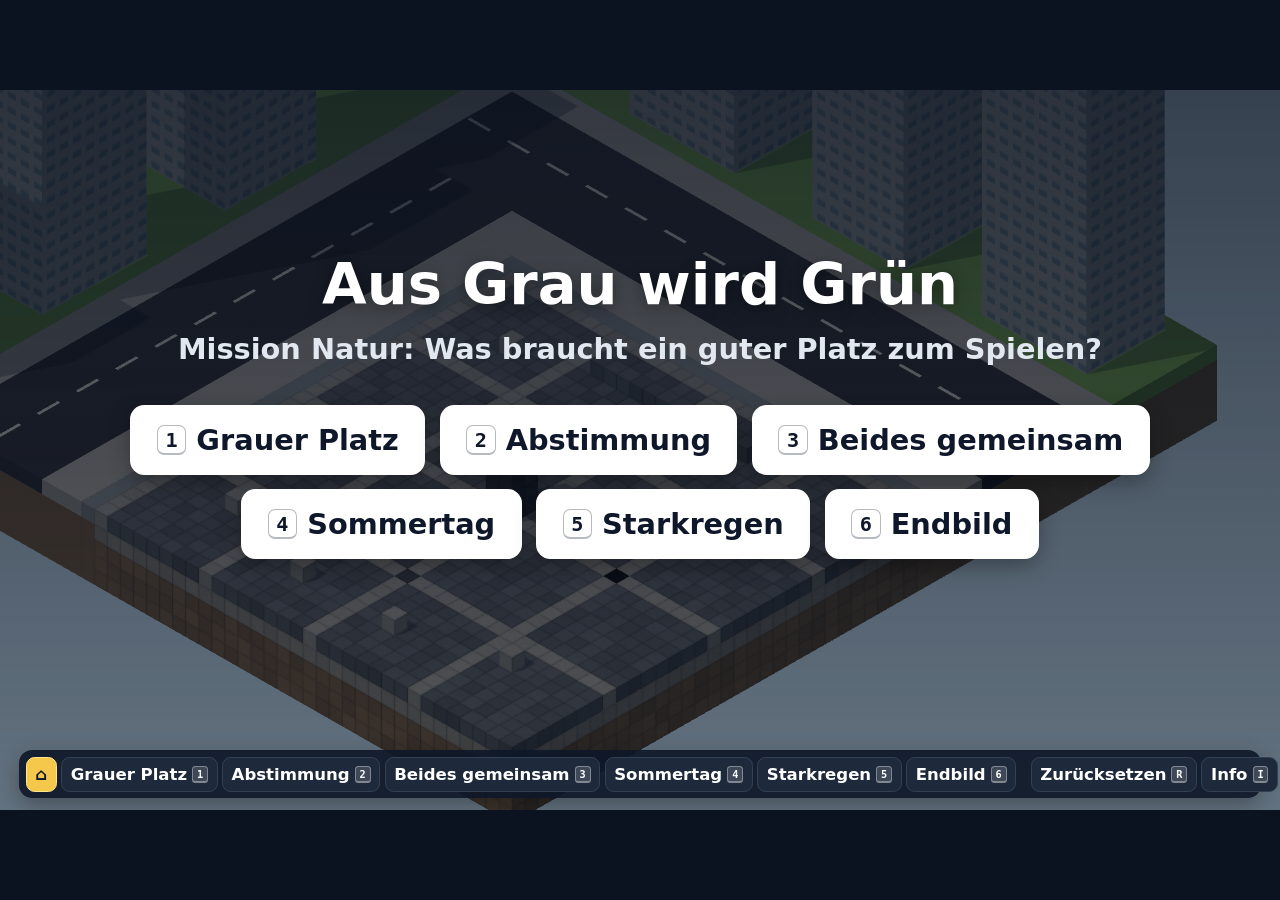
==== natur/index.html @ 2fee38b6 "Mission Natur „Aus Grau wird Grün“ als 3D-Simulation (natur/) Spielplatzszene des Drehbuchs als Bühn" ====
<!doctype html>
<html lang="de">
<head>
<meta charset="utf-8">
<meta name="viewport" content="width=device-width, initial-scale=1">
<title>Aus Grau wird Grün</title>
<meta name="description" content="3D-Simulation „Aus Grau wird Grün“ für START IT SMART – Mission Natur: grauer Platz, Natur-Abenteuerspielplatz, Sommertag und Starkregen.">
<meta name="theme-color" content="#0b1220">
<link rel="icon" href="data:image/svg+xml,%3Csvg xmlns='http://www.w3.org/2000/svg' viewBox='0 0 64 64'%3E%3Crect x='6' y='40' width='52' height='16' fill='%2379b04a'/%3E%3Crect x='28' y='22' width='8' height='20' fill='%236b5232'/%3E%3Crect x='14' y='6' width='36' height='20' fill='%233f7f2a'/%3E%3C/svg%3E">
<link rel="stylesheet" href="style.css">
</head>
<body data-modus="start">
<div id="app">
  <main id="buehne">
    <div id="welt" aria-label="3D-Modell des Platzes"></div>
    <div id="lbl1" class="label" hidden></div>
    <div id="lbl2" class="label" hidden></div>
    <div id="lbl3" class="label" hidden></div>
    <div id="lbl4" class="label" hidden></div>
    <div id="lbl5" class="label" hidden></div>

    <header id="kopf" class="kopf" hidden><h1 id="titel"></h1></header>
    <p id="frage" class="frage" hidden></p>
    <aside id="panel" class="panel" hidden aria-live="polite"></aside>
    <p id="fussnote" class="fussnote" hidden></p>

    <section id="startbild" class="startbild">
      <h1 id="startTitel">Aus Grau wird Grün</h1>
      <p id="startUntertitel"></p>
      <div class="start-knoepfe">
        <button type="button" data-aktion="grau"><kbd>1</kbd>Grauer Platz</button>
        <button type="button" data-aktion="abstimmung"><kbd>2</kbd>Abstimmung</button>
        <button type="button" data-aktion="beides"><kbd>3</kbd>Beides gemeinsam</button>
        <button type="button" data-aktion="sommer"><kbd>4</kbd>Sommertag</button>
        <button type="button" data-aktion="regen"><kbd>5</kbd>Starkregen</button>
        <button type="button" data-aktion="ende"><kbd>6</kbd>Endbild</button>
      </div>
    </section>

    <aside id="info" class="info" hidden>
      <h2>Info für Moderation</h2>
      <ul id="infoListe"></ul>
      <p class="info-tasten">Tasten: <kbd>1</kbd>–<kbd>6</kbd> Abschnitte · <kbd>←</kbd> <kbd>→</kbd> oder <kbd>Leertaste</kbd> nächster Schritt · <kbd>A</kbd>/<kbd>B</kbd> Abstimmung · <kbd>W</kbd> Wärme · <kbd>R</kbd> Zurücksetzen · <kbd>F</kbd> Vollbild · <kbd>0</kbd> Start · <kbd>I</kbd> schließen</p>
    </aside>

    <div class="leisten">
      <nav id="sub" class="sub-leiste" hidden aria-label="Schritte"></nav>
      <nav id="haupt" class="haupt-leiste" aria-label="Abschnitte">
        <button type="button" data-aktion="start" data-modus="start" title="Startbildschirm (0)">⌂</button>
        <button type="button" data-aktion="grau" data-modus="grau">Grauer Platz <kbd>1</kbd></button>
        <button type="button" data-aktion="abstimmung" data-modus="abstimmung">Abstimmung <kbd>2</kbd></button>
        <button type="button" data-aktion="beides" data-modus="beides">Beides gemeinsam <kbd>3</kbd></button>
        <button type="button" data-aktion="sommer" data-modus="sommer">Sommertag <kbd>4</kbd></button>
        <button type="button" data-aktion="regen" data-modus="regen">Starkregen <kbd>5</kbd></button>
        <button type="button" data-aktion="ende" data-modus="ende">Endbild <kbd>6</kbd></button>
        <span class="trenner"></span>
        <button type="button" data-aktion="reset">Zurücksetzen <kbd>R</kbd></button>
        <button type="button" data-aktion="info" id="btnInfo" aria-pressed="false">Info <kbd>I</kbd></button>
        <button type="button" data-aktion="vollbild" title="Vollbild (F)">⛶</button>
      </nav>
    </div>

    <div id="laden" class="laden">Lade 3D-Modell …</div>
    <div id="fehler" class="fehler" hidden></div>
  </main>
</div>
<script>
  setTimeout(function () {
    if (window.__naturOk) return;
    var l = document.getElementById('laden'); if (l) l.hidden = true;
    var f = document.getElementById('fehler');
    if (f && f.hidden) { f.textContent = 'Die Anwendung konnte nicht geladen werden. Bitte über GitHub Pages oder einen lokalen Webserver öffnen (nicht per Doppelklick auf die Datei).'; f.hidden = false; }
  }, 8000);
</script>
<script type="module" src="main.js"></script>
</body>
</html>
---- natur/style.css ----
/* „Aus Grau wird Grün“ – Bühne 16:9, Größen relativ zur Bühnenhöhe (cqh). Grundlage: wohnen/style.css. */
:root {
  --ink: #0f172a;
  --panel: rgba(255, 255, 255, .94);
  --line: rgba(15, 23, 42, .14);
  --accent: #2563eb;
  --gruen: #16a34a;
  --holz: #b45309;
  color-scheme: light;
}
* { box-sizing: border-box; }
[hidden] { display: none !important; }
html, body { margin: 0; height: 100%; background: #0b1220; color: var(--ink); overflow: hidden; }
body { font-family: "Segoe UI Variable Display", "Segoe UI", system-ui, -apple-system, Roboto, sans-serif; }
body.maus-weg, body.maus-weg * { cursor: none !important; }

#app { position: fixed; inset: 0; display: grid; place-items: center; }
#buehne {
  position: relative; overflow: hidden;
  width: min(100vw, calc(100vh * 16 / 9)); aspect-ratio: 16 / 9;
  container-type: size; background: #d7ecf5;
}
#welt { position: absolute; inset: 0; }
#welt canvas { display: block; }

kbd {
  font: 700 .7em/1 ui-monospace, Consolas, monospace; padding: .18em .38em; border-radius: .35em;
  border: 1px solid rgba(15,23,42,.3); border-bottom-width: 2px; background: rgba(255,255,255,.7); color: var(--ink);
}

/* ---------- Titel und Frage ---------- */
.kopf { position: absolute; left: 2cqh; top: 2cqh; max-width: 62%; pointer-events: none; }
.kopf h1 {
  margin: 0; display: inline-block; font-size: 4.2cqh; line-height: 1.12; font-weight: 800;
  background: var(--ink); color: #fff; padding: .8cqh 2cqh; border-radius: 1.4cqh;
}
.frage {
  position: absolute; left: 2cqh; bottom: 27.5cqh; max-width: 44%; margin: 0; pointer-events: none;
  font-size: 3.7cqh; font-weight: 800; line-height: 1.2;
  background: #fff7d6; border: .35cqh solid #f5c84c; padding: 1.2cqh 2cqh; border-radius: 1.8cqh;
  box-shadow: 0 .8cqh 2cqh rgba(15,23,42,.15);
}
.frage::before { content: '?'; display: inline-grid; place-items: center; width: 4.6cqh; height: 4.6cqh; margin-right: 1.2cqh; border-radius: 50%; background: #f5c84c; font-weight: 900; vertical-align: middle; }

/* ---------- Zahlen rechts ---------- */
.panel {
  position: absolute; right: 2cqh; top: 2cqh; width: 33%;
  display: flex; flex-direction: column; gap: 1.2cqh;
  background: var(--panel); border: 1px solid var(--line); border-radius: 2cqh; padding: 1.8cqh;
  box-shadow: 0 1cqh 3cqh rgba(15,23,42,.15);
}
.zahl { display: flex; flex-direction: column; gap: .2cqh; padding: 1cqh 1.4cqh; border-radius: 1.2cqh; background: #f1f5f9; }
.z-label { font-size: 2.6cqh; font-weight: 600; color: #334155; line-height: 1.15; }
.z-wert { font-size: 6.4cqh; font-weight: 900; line-height: 1; font-variant-numeric: tabular-nums; }
.z-wert small { font-size: 2.6cqh; font-weight: 700; color: #475569; }
.zahl.gross { background: #e0e7ff; }
.zahl.gross .z-wert { color: #1d4ed8; }
.zahl.gruen { background: #dcfce7; }
.zahl.gruen .z-wert { color: var(--gruen); }
.zahl.typ .z-wert { font-size: 5cqh; }
.typ-A { background: #ecfccb; } .typ-A .z-wert { color: #4d7c0f; }
.typ-B { background: #dcfce7; } .typ-B .z-wert { color: #15803d; }
.typ-C { background: #d1fae5; } .typ-C .z-wert { color: #047857; }
.raster { margin: 0; font-size: 2.4cqh; color: #475569; }
.panel-hinweis { margin: 0; font-size: 2.6cqh; color: #475569; }
.karte {
  appearance: none; text-align: left; font: inherit; cursor: pointer;
  display: flex; flex-direction: column; gap: .8cqh; padding: 1.4cqh 1.8cqh; border-radius: 1.4cqh;
  border: .35cqh solid transparent; background: #f1f5f9;
}
.karte b { font-size: 3.6cqh; }
.karte span { font-size: 2.9cqh; line-height: 1.3; }
.karte-holz { background: #fdf0e1; } .karte-holz[aria-expanded="true"] { border-color: #f59e0b; }
.karte-beton { background: #e8eef6; } .karte-beton[aria-expanded="true"] { border-color: #60a5fa; }
.karte-bestand { background: #e6f6ea; } .karte-bestand[aria-expanded="true"] { border-color: #22c55e; }
.abwaegen { margin: 0; font-size: 2.4cqh; color: #334155; line-height: 1.3; }
.textkarte { font-size: 3.2cqh; line-height: 1.3; font-weight: 600; padding: 1.4cqh 1.8cqh; border-radius: 1.4cqh; background: #f1f5f9; }
.textkarte.gruen { background: #dcfce7; }
.textkarte.antwort { background: #16a34a; color: #fff; font-size: 4cqh; font-weight: 800; }

/* ---------- Fußnote ---------- */
.fussnote {
  position: absolute; left: 2cqh; bottom: 19cqh; max-width: 44%; margin: 0;
  font-size: 2.5cqh; line-height: 1.3; color: #1e293b; background: rgba(255,255,255,.88);
  padding: .8cqh 1.4cqh; border-radius: 1cqh; border-left: .6cqh solid #64748b;
}
[data-modus="start"] .fussnote { display: none; }

/* ---------- Beschriftungen an 3D-Punkten ---------- */
.label {
  position: absolute; left: 0; top: 0; pointer-events: none; white-space: nowrap;
  font-size: 3cqh; font-weight: 800; padding: .7cqh 1.6cqh; border-radius: 99cqh;
  background: var(--ink); color: #fff; box-shadow: 0 .6cqh 2cqh rgba(0,0,0,.25); margin-top: -1cqh;
}
.label.holz { background: var(--holz); }
.label.gruen { background: var(--gruen); }
.label.unten { white-space: pre-line; text-align: center; font-size: 2.5cqh; line-height: 1.3; border-radius: 1.4cqh; padding: 1cqh 1.6cqh; margin-top: 0; background: var(--ink); }
.label.unten::first-line { font-size: 3cqh; }

/* ---------- Vermutung ---------- */
.vermutung {
  position: absolute; left: 2cqh; top: 45%; transform: translateY(-50%); width: 60%;
  display: flex; align-items: center; gap: 3cqh; padding: 3cqh 4cqh; border-radius: 3cqh;
  background: #fff; border: .5cqh solid #f5c84c; box-shadow: 0 2cqh 6cqh rgba(15,23,42,.3);
  animation: rein .3s ease-out;
}
.vermutung p { margin: 0; font-size: 5cqh; font-weight: 800; line-height: 1.2; }
.vm-icon { flex: none; width: 12cqh; height: 12cqh; border-radius: 50%; display: grid; place-items: center; font-size: 8cqh; font-weight: 900; background: #f5c84c; }
@keyframes rein { from { opacity: 0; transform: translateY(-46%); } }

/* ---------- Startbildschirm ---------- */
.startbild {
  position: absolute; inset: 0; display: flex; flex-direction: column; align-items: center; justify-content: center; gap: 2.4cqh;
  background: linear-gradient(180deg, rgba(11,18,32,.78), rgba(11,18,32,.55)); color: #fff; text-align: center; padding-bottom: 12cqh;
}
.startbild h1 { margin: 0; font-size: 8cqh; font-weight: 900; line-height: 1.05; text-shadow: 0 .4cqh 2cqh rgba(0,0,0,.4); }
.startbild p { margin: 0; font-size: 4cqh; font-weight: 600; color: #e2e8f0; }
.start-knoepfe { display: flex; flex-wrap: wrap; justify-content: center; gap: 2cqh; margin-top: 3cqh; max-width: 92%; }
.start-knoepfe button {
  appearance: none; font: inherit; font-size: 4cqh; font-weight: 800; cursor: pointer;
  display: inline-flex; align-items: center; gap: 1.4cqh;
  padding: 2.2cqh 3.4cqh; border-radius: 2cqh; border: .4cqh solid #fff; background: #fff; color: var(--ink);
  box-shadow: 0 1cqh 3cqh rgba(0,0,0,.3);
}
.start-knoepfe button:hover { background: #fef3c7; }
.start-knoepfe button:focus-visible { outline: .5cqh solid #f5c84c; outline-offset: .4cqh; }

/* ---------- Info für Moderation ---------- */
.info {
  position: absolute; right: 2cqh; top: 2cqh; bottom: 19cqh; width: 33%; overflow: auto; z-index: 4;
  background: #0f172a; color: #e2e8f0; border-radius: 2cqh; padding: 2cqh 2.4cqh; box-shadow: 0 1cqh 4cqh rgba(0,0,0,.4);
}
.info h2 { margin: 0 0 1cqh; font-size: 3.2cqh; color: #fde68a; }
.info ul { margin: 0; padding-left: 2.6cqh; display: grid; gap: 1.2cqh; font-size: 2.6cqh; line-height: 1.35; }
.info-tasten { font-size: 2.2cqh; color: #94a3b8; margin: 2cqh 0 0; line-height: 1.6; }
.info kbd { color: var(--ink); }

/* ---------- Leisten (immer sichtbar) ---------- */
.leisten { position: absolute; left: 0; right: 0; bottom: 1.6cqh; display: flex; flex-direction: column; align-items: center; gap: 1cqh; z-index: 5; }
.sub-leiste, .haupt-leiste {
  display: flex; align-items: center; gap: .8cqh; padding: .9cqh; border-radius: 1.8cqh;
  background: rgba(15,23,42,.92); box-shadow: 0 1cqh 3cqh rgba(0,0,0,.3); max-width: 97%;
}
.sub-leiste { background: rgba(255,255,255,.95); border: 1px solid var(--line); flex-wrap: wrap; justify-content: center; }
.haupt-leiste button, .sub-leiste button {
  appearance: none; font: inherit; font-weight: 800; cursor: pointer; white-space: nowrap;
  display: inline-flex; align-items: center; gap: .7cqh; border-radius: 1.2cqh;
}
.haupt-leiste { gap: .6cqh; }
.haupt-leiste button { font-size: 2.3cqh; padding: 1cqh 1.2cqh; color: #fff; background: #1e293b; border: .25cqh solid #334155; }
.haupt-leiste kbd { font-size: .62em; }
.haupt-leiste button:hover { background: #273449; }
.haupt-leiste button[aria-pressed="true"] { background: #f5c84c; color: var(--ink); border-color: #fde68a; }
.haupt-leiste kbd { background: rgba(255,255,255,.15); color: inherit; border-color: rgba(255,255,255,.35); }
.haupt-leiste button[aria-pressed="true"] kbd { background: rgba(255,255,255,.6); }
.haupt-leiste .trenner { width: .3cqh; align-self: stretch; background: rgba(255,255,255,.18); margin: 0 .4cqh; }
.sub-leiste button { font-size: 2.6cqh; padding: 1cqh 1.6cqh; background: #f1f5f9; color: var(--ink); border: .25cqh solid #cbd5e1; }
.sub-leiste button:hover { background: #e2e8f0; }
.sub-leiste button[aria-pressed="true"] { background: var(--accent); color: #fff; border-color: #1d4ed8; }
.sub-leiste button.wichtig:not([aria-pressed="true"]) { border-color: var(--accent); }
.sub-leiste button kbd { background: rgba(255,255,255,.7); }
button:focus-visible { outline: .4cqh solid #f5c84c; outline-offset: .3cqh; }
.panel button.sub.gross {
  appearance: none; font: inherit; font-size: 3.6cqh; font-weight: 800; cursor: pointer;
  padding: 2cqh; border-radius: 1.6cqh; background: var(--accent); color: #fff; border: 0;
}

/* ---------- Laden, Fehler ---------- */
.laden, .fehler { position: absolute; inset: 0; display: grid; place-items: center; text-align: center; padding: 8cqh; font-size: 4cqh; background: #0b1220; color: #fff; z-index: 10; }
.fehler { color: #fecaca; }

/* ---------- Natur: Ergänzungen ---------- */
#buehne { background: #cfe8f6; }
.frage { bottom: 19cqh; max-width: 46%; }
.fussnote { top: 9.5cqh; bottom: auto; }
.label.gruen { background: #15803d; }
.label.wasser { background: #1d4ed8; }
.label.warn { background: #b45309; }
.label.grau { background: #475569; }
.label.gross { font-size: 3.6cqh; }
.loesung { white-space: pre-line; margin: 0; font-size: 5.4cqh; font-weight: 900; line-height: 1.1; color: #15803d; text-align: center; padding: 1cqh 0; }
.abst { display: grid; gap: 1.6cqh; }
.abst button {
  appearance: none; font: inherit; cursor: pointer; text-align: left; display: flex; align-items: center; gap: 2cqh;
  padding: 2cqh 2.4cqh; border-radius: 1.8cqh; border: .45cqh solid #cbd5e1; background: #f8fafc; color: var(--ink);
}
.abst button b { flex: none; display: grid; place-items: center; width: 8cqh; height: 8cqh; border-radius: 1.4cqh; font-size: 5.4cqh; font-weight: 900; color: #fff; }
.abst button span { font-size: 3.8cqh; font-weight: 800; line-height: 1.15; }
.abst .A b { background: #f59e0b; } .abst .B b { background: #16a34a; }
.abst button[aria-pressed="true"] { border-color: var(--ink); background: #fff7d6; box-shadow: 0 .6cqh 2cqh rgba(15,23,42,.18); }
.entschieden { margin: .4cqh 0 0; font-size: 3.6cqh; font-weight: 900; text-align: center; }
.legende { display: grid; gap: .8cqh; margin: 0; padding: 0; list-style: none; font-size: 2.7cqh; font-weight: 700; }
.legende li { display: flex; align-items: center; gap: 1.2cqh; }
.legende i { width: 3.4cqh; height: 3.4cqh; border-radius: .6cqh; flex: none; }
.legende .heiss { background: #ef4444; } .legende .warm { background: #f59e0b; } .legende .kuehl { background: #38bdf8; }
.textkarte.blass { opacity: .45; }
.textkarte.grau { background: #e2e8f0; border-left: .8cqh solid #475569; }
.textkarte.offen { background: #dcfce7; border-left: .8cqh solid #16a34a; }
.regenstatus { display: flex; align-items: center; gap: 1cqh; font-size: 2.6cqh; font-weight: 700; color: #334155; margin: 0; }
.regenstatus i { width: 2cqh; height: 2cqh; border-radius: 50%; background: #94a3b8; }
.regenstatus.an i { background: #2563eb; box-shadow: 0 0 0 .5cqh rgba(37,99,235,.25); }
.punkte { margin: 0; padding: 0; list-style: none; display: grid; gap: 1.2cqh; }
.punkte li { font-size: 3.6cqh; font-weight: 800; padding: 1.2cqh 1.8cqh; border-radius: 1.4cqh; background: #dcfce7; display: flex; gap: 1.4cqh; align-items: center; }
.punkte li::before { content: '✓'; color: #15803d; font-weight: 900; }
.satz { margin: .4cqh 0 0; font-size: 3.4cqh; font-weight: 900; text-align: center; color: #15803d; }
.panel .sub.gross { width: 100%; }
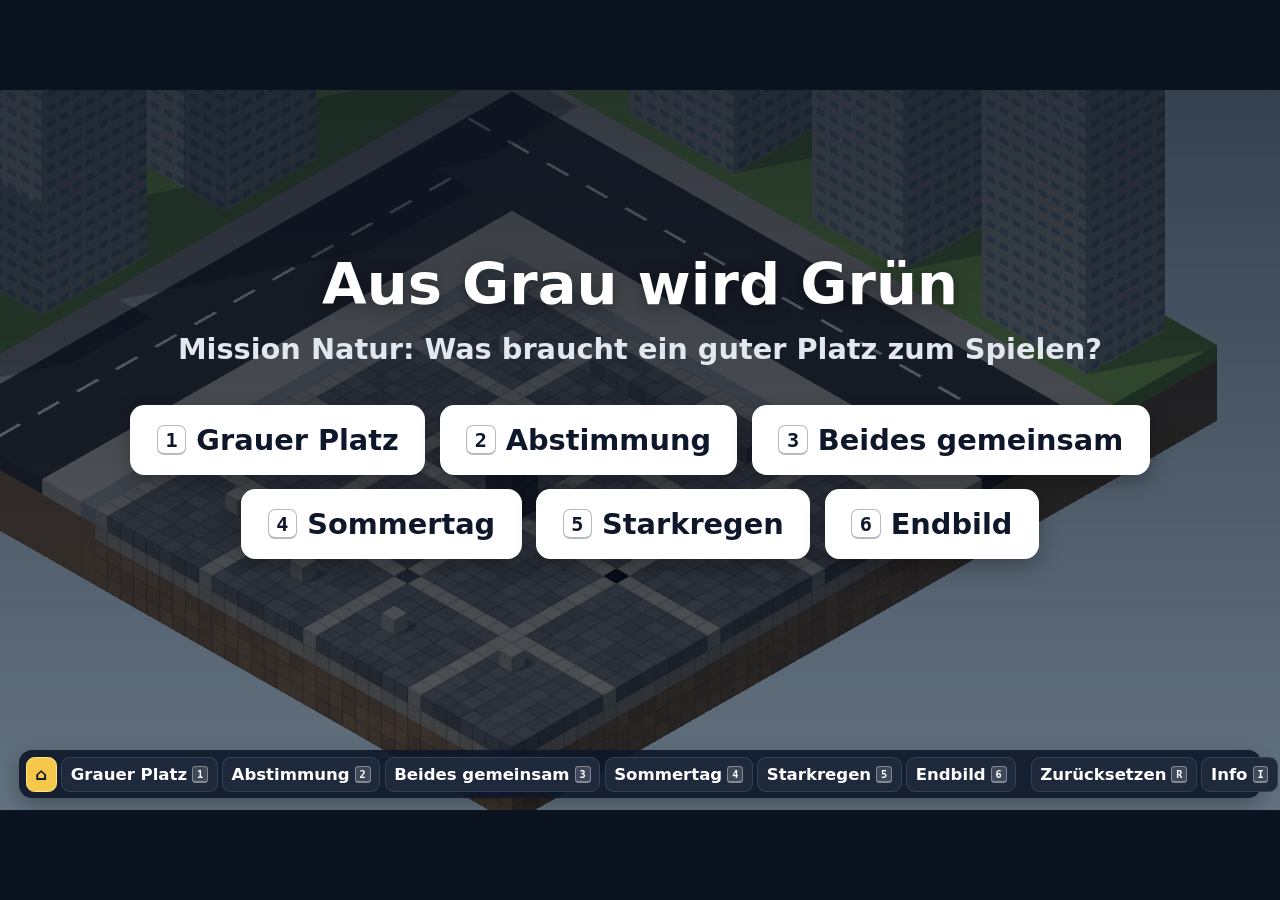
==== commit b9e2bd44: "Stadt-Konfigurator: Korrekturauftrag 19.11.2026 Minecraft: Export enthält die übernommenen Beschlüss" ====
--- a/natur/index.html
+++ b/natur/index.html
@@ -18,6 +18,7 @@
     <div id="lbl3" class="label" hidden></div>
     <div id="lbl4" class="label" hidden></div>
     <div id="lbl5" class="label" hidden></div>
+    <svg id="linien" class="linien" aria-hidden="true"></svg>
 
     <header id="kopf" class="kopf" hidden><h1 id="titel"></h1></header>
     <p id="frage" class="frage" hidden></p>
@@ -40,7 +41,7 @@
     <aside id="info" class="info" hidden>
       <h2>Info für Moderation</h2>
       <ul id="infoListe"></ul>
-      <p class="info-tasten">Tasten: <kbd>1</kbd>–<kbd>6</kbd> Abschnitte · <kbd>←</kbd> <kbd>→</kbd> oder <kbd>Leertaste</kbd> nächster Schritt · <kbd>A</kbd>/<kbd>B</kbd> Abstimmung · <kbd>W</kbd> Wärme · <kbd>R</kbd> Zurücksetzen · <kbd>F</kbd> Vollbild · <kbd>0</kbd> Start · <kbd>I</kbd> schließen</p>
+      <p class="info-tasten">Tasten: <kbd>1</kbd>–<kbd>6</kbd> Abschnitte · <kbd>←</kbd> <kbd>→</kbd> oder <kbd>Leertaste</kbd> nächster Schritt · <kbd>A</kbd>/<kbd>B</kbd> Abstimmung · <kbd>W</kbd> Wärme · <kbd>L</kbd> Beschriftungen · <kbd>R</kbd> Zurücksetzen · <kbd>F</kbd> Vollbild · <kbd>0</kbd> Start · <kbd>I</kbd> schließen</p>
     </aside>
 
     <div class="leisten">
--- a/natur/style.css
+++ b/natur/style.css
@@ -178,6 +178,9 @@
 .label.warn { background: #b45309; }
 .label.grau { background: #475569; }
 .label.gross { font-size: 3.6cqh; }
+/* Starkregen/Endbild: Randlegende links, feine Linie zum Punkt (Korrekturauftrag: nichts über dem Wasser) */
+.label.rand { margin-top: 0; font-size: 2.4cqh; padding: .6cqh 1.3cqh; border-radius: 1cqh; }
+.linien { position: absolute; inset: 0; width: 100%; height: 100%; pointer-events: none; overflow: visible; }
 .loesung { white-space: pre-line; margin: 0; font-size: 5.4cqh; font-weight: 900; line-height: 1.1; color: #15803d; text-align: center; padding: 1cqh 0; }
 .abst { display: grid; gap: 1.6cqh; }
 .abst button {
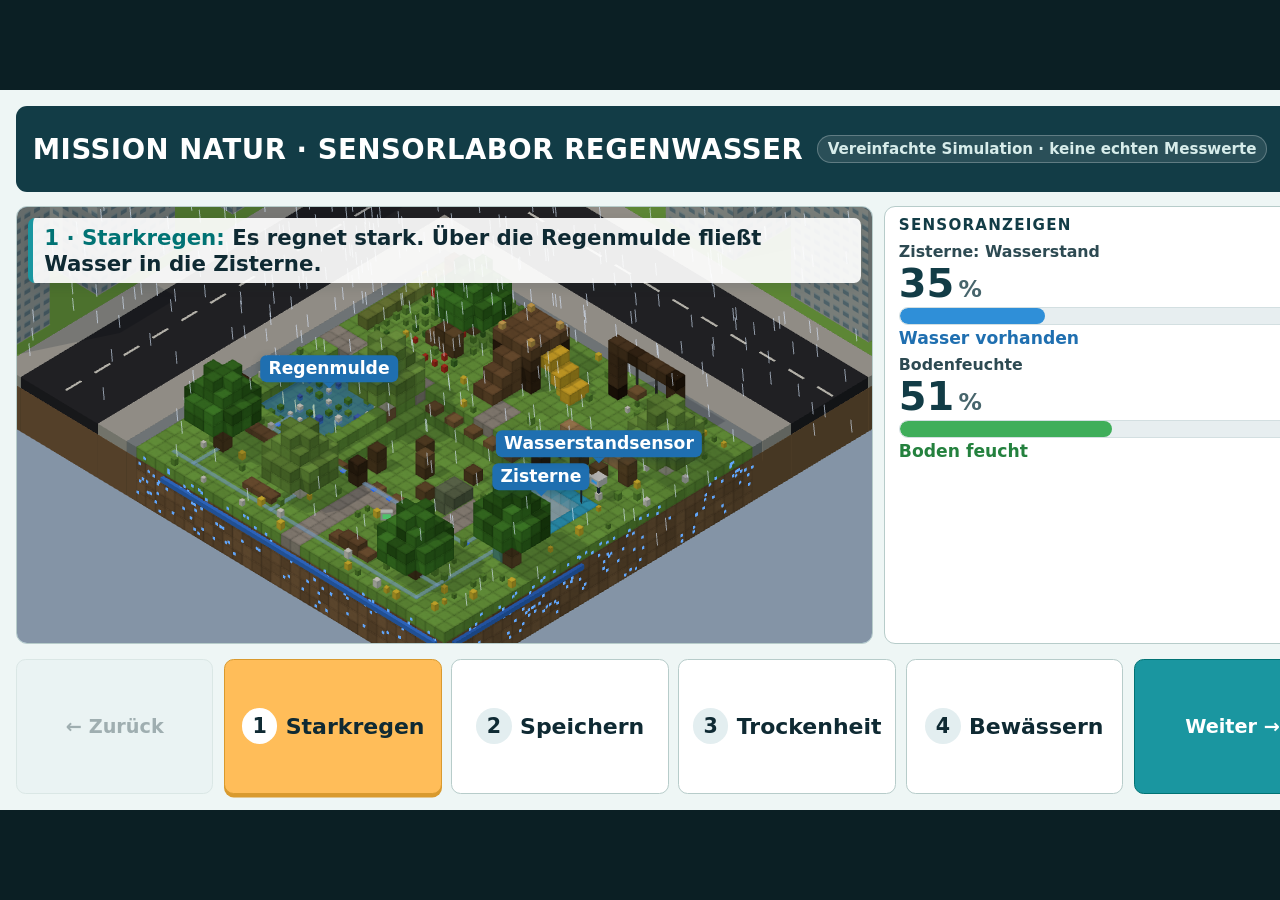
==== commit e2435750: "Änderungsaufträge 23.11.2026: Energiecheck, Mobilität ohne Dopplung, Schwebebahn/Flugtaxi, Sensorlab" ====
--- a/natur/index.html
+++ b/natur/index.html
@@ -3,63 +3,59 @@
 <head>
 <meta charset="utf-8">
 <meta name="viewport" content="width=device-width, initial-scale=1">
-<title>Aus Grau wird Grün</title>
-<meta name="description" content="3D-Simulation „Aus Grau wird Grün“ für START IT SMART – Mission Natur: grauer Platz, Natur-Abenteuerspielplatz, Sommertag und Starkregen.">
-<meta name="theme-color" content="#0b1220">
-<link rel="icon" href="data:image/svg+xml,%3Csvg xmlns='http://www.w3.org/2000/svg' viewBox='0 0 64 64'%3E%3Crect x='6' y='40' width='52' height='16' fill='%2379b04a'/%3E%3Crect x='28' y='22' width='8' height='20' fill='%236b5232'/%3E%3Crect x='14' y='6' width='36' height='20' fill='%233f7f2a'/%3E%3C/svg%3E">
+<title>Sensorlabor Regenwasser</title>
+<meta name="description" content="3D-Simulation „Sensorlabor Regenwasser“ für START IT SMART – Mission Natur: Starkregen, Wasser speichern, Trockenheit, Bewässern mit einer einfachen Regel.">
+<meta name="theme-color" content="#123c46">
+<link rel="icon" href="data:image/svg+xml,%3Csvg xmlns='http://www.w3.org/2000/svg' viewBox='0 0 64 64'%3E%3Crect x='6' y='40' width='52' height='16' fill='%2379b04a'/%3E%3Crect x='36' y='14' width='16' height='30' rx='3' fill='%232f8fd8'/%3E%3Cpath d='M20 10c6 9 9 14 9 19a9 9 0 0 1-18 0c0-5 3-10 9-19z' fill='%232f8fd8'/%3E%3C/svg%3E">
 <link rel="stylesheet" href="style.css">
 </head>
-<body data-modus="start">
+<body>
 <div id="app">
   <main id="buehne">
-    <div id="welt" aria-label="3D-Modell des Platzes"></div>
-    <div id="lbl1" class="label" hidden></div>
-    <div id="lbl2" class="label" hidden></div>
-    <div id="lbl3" class="label" hidden></div>
-    <div id="lbl4" class="label" hidden></div>
-    <div id="lbl5" class="label" hidden></div>
-    <svg id="linien" class="linien" aria-hidden="true"></svg>
+    <header class="kopf">
+      <h1 id="titel">Mission Natur · Sensorlabor Regenwasser</h1>
+      <span id="kennzeichnung" class="kennzeichnung"></span>
+      <button type="button" id="vollbild" class="vollbild" title="Vollbild (F)" aria-label="Vollbild">⛶</button>
+    </header>
 
-    <header id="kopf" class="kopf" hidden><h1 id="titel"></h1></header>
-    <p id="frage" class="frage" hidden></p>
-    <aside id="panel" class="panel" hidden aria-live="polite"></aside>
-    <p id="fussnote" class="fussnote" hidden></p>
+    <section class="mitte">
+      <div class="szene">
+        <div id="welt" aria-label="3D-Modell des Spielplatzes"></div>
+        <div id="lbl1" class="label" hidden></div>
+        <div id="lbl2" class="label" hidden></div>
+        <div id="lbl3" class="label" hidden></div>
+        <p id="schrittText" class="schritt-text" aria-live="polite"></p>
+      </div>
 
-    <section id="startbild" class="startbild">
-      <h1 id="startTitel">Aus Grau wird Grün</h1>
-      <p id="startUntertitel"></p>
-      <div class="start-knoepfe">
-        <button type="button" data-aktion="grau"><kbd>1</kbd>Grauer Platz</button>
-        <button type="button" data-aktion="abstimmung"><kbd>2</kbd>Abstimmung</button>
-        <button type="button" data-aktion="beides"><kbd>3</kbd>Beides gemeinsam</button>
-        <button type="button" data-aktion="sommer"><kbd>4</kbd>Sommertag</button>
-        <button type="button" data-aktion="regen"><kbd>5</kbd>Starkregen</button>
-        <button type="button" data-aktion="ende"><kbd>6</kbd>Endbild</button>
-      </div>
+      <aside class="sensoren" aria-label="Sensoranzeigen">
+        <h2>Sensoranzeigen</h2>
+        <div class="anzeige" id="anzeigeWasser">
+          <div class="a-titel" id="titelWasser"></div>
+          <div class="a-wert"><b id="wertWasser">0</b><span>%</span></div>
+          <div class="balken"><i id="balkenWasser"></i></div>
+          <div class="a-status" id="statusWasser"></div>
+        </div>
+        <div class="anzeige" id="anzeigeFeuchte">
+          <div class="a-titel" id="titelFeuchte"></div>
+          <div class="a-wert"><b id="wertFeuchte">0</b><span>%</span></div>
+          <div class="balken"><i id="balkenFeuchte"></i></div>
+          <div class="a-status" id="statusFeuchte"></div>
+        </div>
+        <div id="regel" class="regel" hidden>
+          <h3 id="regelTitel"></h3>
+          <div class="bed" id="bed1"><i></i><span></span></div>
+          <div class="und">UND</div>
+          <div class="bed" id="bed2"><i></i><span></span></div>
+          <div class="ergebnis" id="ergebnis"></div>
+        </div>
+      </aside>
     </section>
 
-    <aside id="info" class="info" hidden>
-      <h2>Info für Moderation</h2>
-      <ul id="infoListe"></ul>
-      <p class="info-tasten">Tasten: <kbd>1</kbd>–<kbd>6</kbd> Abschnitte · <kbd>←</kbd> <kbd>→</kbd> oder <kbd>Leertaste</kbd> nächster Schritt · <kbd>A</kbd>/<kbd>B</kbd> Abstimmung · <kbd>W</kbd> Wärme · <kbd>L</kbd> Beschriftungen · <kbd>R</kbd> Zurücksetzen · <kbd>F</kbd> Vollbild · <kbd>0</kbd> Start · <kbd>I</kbd> schließen</p>
-    </aside>
-
-    <div class="leisten">
-      <nav id="sub" class="sub-leiste" hidden aria-label="Schritte"></nav>
-      <nav id="haupt" class="haupt-leiste" aria-label="Abschnitte">
-        <button type="button" data-aktion="start" data-modus="start" title="Startbildschirm (0)">⌂</button>
-        <button type="button" data-aktion="grau" data-modus="grau">Grauer Platz <kbd>1</kbd></button>
-        <button type="button" data-aktion="abstimmung" data-modus="abstimmung">Abstimmung <kbd>2</kbd></button>
-        <button type="button" data-aktion="beides" data-modus="beides">Beides gemeinsam <kbd>3</kbd></button>
-        <button type="button" data-aktion="sommer" data-modus="sommer">Sommertag <kbd>4</kbd></button>
-        <button type="button" data-aktion="regen" data-modus="regen">Starkregen <kbd>5</kbd></button>
-        <button type="button" data-aktion="ende" data-modus="ende">Endbild <kbd>6</kbd></button>
-        <span class="trenner"></span>
-        <button type="button" data-aktion="reset">Zurücksetzen <kbd>R</kbd></button>
-        <button type="button" data-aktion="info" id="btnInfo" aria-pressed="false">Info <kbd>I</kbd></button>
-        <button type="button" data-aktion="vollbild" title="Vollbild (F)">⛶</button>
-      </nav>
-    </div>
+    <nav class="schritte" aria-label="Schritte">
+      <button type="button" id="zurueck" class="pfeil" title="Zurück (←)">← Zurück</button>
+      <div id="kacheln" class="kacheln"></div>
+      <button type="button" id="weiter" class="pfeil weiter" title="Weiter (→)">Weiter →</button>
+    </nav>
 
     <div id="laden" class="laden">Lade 3D-Modell …</div>
     <div id="fehler" class="fehler" hidden></div>
--- a/natur/style.css
+++ b/natur/style.css
@@ -1,209 +1,96 @@
-/* „Aus Grau wird Grün“ – Bühne 16:9, Größen relativ zur Bühnenhöhe (cqh). Grundlage: wohnen/style.css. */
+/* Sensorlabor Regenwasser – Bühne 16:9, Größen relativ zur Bühnenhöhe (cqh), lesbar im großen Saal.
+ * Farben START IT SMART: Türkis, warmes Gelb, dunkles Blau. Sensoranzeigen: Blau = Wasser, Gelb = trocken, Grün = feucht genug. */
 :root {
-  --ink: #0f172a;
-  --panel: rgba(255, 255, 255, .94);
-  --line: rgba(15, 23, 42, .14);
-  --accent: #2563eb;
-  --gruen: #16a34a;
-  --holz: #b45309;
+  --dunkel: #123c46; --tuerkis: #1a96a0; --petrol: #017374; --gelb: #ffbd59; --gelb-dunkel: #d99a2e;
+  --ink: #0f2a33; --papier: #eef6f5; --linie: #b7ccca;
+  --wasser: #2f8fd8; --trocken: #f2b630; --feucht: #3fae5a;
   color-scheme: light;
 }
 * { box-sizing: border-box; }
 [hidden] { display: none !important; }
-html, body { margin: 0; height: 100%; background: #0b1220; color: var(--ink); overflow: hidden; }
+html, body { margin: 0; height: 100%; background: #0b1f24; color: var(--ink); overflow: hidden; }
 body { font-family: "Segoe UI Variable Display", "Segoe UI", system-ui, -apple-system, Roboto, sans-serif; }
-body.maus-weg, body.maus-weg * { cursor: none !important; }
 
 #app { position: fixed; inset: 0; display: grid; place-items: center; }
 #buehne {
   position: relative; overflow: hidden;
   width: min(100vw, calc(100vh * 16 / 9)); aspect-ratio: 16 / 9;
-  container-type: size; background: #d7ecf5;
+  container-type: size; background: var(--papier);
+  display: grid; grid-template-rows: 9.5cqh 1fr 15cqh; gap: 1.6cqh; padding: 1.8cqh;
 }
+
+/* ---------- Kopf ---------- */
+.kopf { display: flex; align-items: center; gap: 2cqh; background: var(--dunkel); color: #fff; border-radius: 1.6cqh; padding: 0 2.4cqh; }
+.kopf h1 { margin: 0; font-size: 4cqh; font-weight: 850; letter-spacing: .02em; text-transform: uppercase; white-space: nowrap; }
+.kennzeichnung { margin-left: auto; font-size: 2.2cqh; font-weight: 650; color: #d7ecea; background: rgba(255,255,255,.1); border: 1px solid rgba(255,255,255,.25); padding: .6cqh 1.4cqh; border-radius: 99px; white-space: nowrap; }
+.vollbild { font-size: 2.6cqh; line-height: 1; padding: .6cqh 1cqh; border-radius: 1cqh; border: 1px solid rgba(255,255,255,.3); background: transparent; color: #fff; cursor: pointer; }
+
+/* ---------- Mitte: 3D-Welt links, Sensoren rechts ---------- */
+.mitte { display: grid; grid-template-columns: 1fr 34%; gap: 1.6cqh; min-height: 0; }
+.szene { position: relative; min-height: 0; overflow: hidden; border-radius: 1.6cqh; border: 1px solid var(--linie); background: #cfe8f6; }
 #welt { position: absolute; inset: 0; }
 #welt canvas { display: block; }
+.schritt-text {
+  position: absolute; left: 1.6cqh; top: 1.6cqh; right: 1.6cqh; margin: 0; pointer-events: none;
+  font-size: 3.1cqh; font-weight: 750; line-height: 1.2; color: var(--ink);
+  background: rgba(255,255,255,.92); border-left: .8cqh solid var(--tuerkis); padding: 1cqh 1.6cqh; border-radius: 1cqh;
+  box-shadow: 0 .6cqh 1.6cqh rgba(15,42,51,.12);
+}
+.schritt-text b { color: var(--petrol); }
+.label {
+  position: absolute; left: 0; top: 0; pointer-events: none; white-space: nowrap; will-change: transform;
+  font-size: 2.5cqh; font-weight: 800; color: #fff; background: var(--dunkel); padding: .5cqh 1.2cqh; border-radius: .9cqh;
+  box-shadow: 0 .4cqh 1.2cqh rgba(15,42,51,.3);
+}
+.label::after { content: ''; position: absolute; left: 50%; bottom: -.9cqh; transform: translateX(-50%); border: .9cqh solid transparent; border-bottom: 0; border-top-color: var(--dunkel); }
+.label.wasser { background: #1f6fb0; } .label.wasser::after { border-top-color: #1f6fb0; }
+.label.boden { background: #7a5a12; } .label.boden::after { border-top-color: #7a5a12; }
 
-kbd {
-  font: 700 .7em/1 ui-monospace, Consolas, monospace; padding: .18em .38em; border-radius: .35em;
-  border: 1px solid rgba(15,23,42,.3); border-bottom-width: 2px; background: rgba(255,255,255,.7); color: var(--ink);
+.sensoren { display: flex; flex-direction: column; gap: 1.1cqh; background: #fff; border: 1px solid var(--linie); border-radius: 1.6cqh; padding: 1.3cqh 2cqh; min-height: 0; }
+.sensoren h2 { margin: 0; font-size: 2.2cqh; letter-spacing: .08em; text-transform: uppercase; color: var(--dunkel); }
+.anzeige { display: grid; gap: .45cqh; }
+.a-titel { font-size: 2.3cqh; font-weight: 700; color: #2d4a52; }
+.a-wert { display: flex; align-items: baseline; gap: .6cqh; }
+.a-wert b { font-size: 5.8cqh; line-height: 1; font-weight: 900; font-variant-numeric: tabular-nums; color: var(--dunkel); }
+.a-wert span { font-size: 3.4cqh; font-weight: 800; color: #47656c; }
+.balken { height: 2.6cqh; border-radius: 99px; background: #e7eef0; overflow: hidden; border: 1px solid #d3dfe1; }
+.balken i { display: block; height: 100%; width: 0; border-radius: 99px; background: var(--wasser); transition: width .25s linear, background-color .4s; }
+.a-status { font-size: 2.5cqh; font-weight: 800; }
+#anzeigeWasser .a-status { color: #1f6fb0; }
+#anzeigeFeuchte[data-status='trocken'] .balken i { background: var(--trocken); }
+#anzeigeFeuchte[data-status='trocken'] .a-status { color: #a86d06; }
+#anzeigeFeuchte[data-status='feucht'] .balken i, #anzeigeFeuchte[data-status='nass'] .balken i { background: var(--feucht); }
+#anzeigeFeuchte[data-status='feucht'] .a-status, #anzeigeFeuchte[data-status='nass'] .a-status { color: #24813e; }
+#anzeigeWasser[data-status='leer'] .a-status { color: #6b7f83; }
+
+/* Regel der Steuerung (nur Schritt 4) */
+.regel { margin-top: auto; display: grid; gap: .5cqh; background: #f3f8f7; border: 1px solid var(--linie); border-radius: 1.2cqh; padding: 1.2cqh 1.4cqh; }
+.regel h3 { margin: 0; font-size: 2cqh; letter-spacing: .06em; text-transform: uppercase; color: var(--petrol); }
+.bed { display: flex; align-items: center; gap: 1cqh; font-size: 2.3cqh; font-weight: 750; line-height: 1.15; }
+.bed i { width: 3cqh; height: 3cqh; flex: none; border-radius: 50%; display: grid; place-items: center; background: #dfe7e9; color: #6b7f83; font-style: normal; font-weight: 900; font-size: 2.2cqh; }
+.bed i::before { content: '…'; }
+.bed.ja i { background: var(--feucht); color: #fff; } .bed.ja i::before { content: '✓'; }
+.bed.nein i { background: #c0504d; color: #fff; } .bed.nein i::before { content: '✗'; }
+.und { font-size: 1.9cqh; font-weight: 900; letter-spacing: .14em; color: #6b7f83; padding-left: .6cqh; }
+.ergebnis { font-size: 2.9cqh; font-weight: 900; padding: .6cqh 1.2cqh; border-radius: 1cqh; background: #e7eef0; color: #47656c; text-align: center; }
+.ergebnis.an { background: var(--wasser); color: #fff; }
+.ergebnis.aus { background: var(--dunkel); color: #fff; }
+
+/* ---------- Schritte unten: vier große Flächen, Zurück / Weiter ---------- */
+.schritte { display: grid; grid-template-columns: 15% 1fr 15%; gap: 1.6cqh; }
+.kacheln { display: grid; grid-template-columns: repeat(4, 1fr); gap: 1.4cqh; }
+.kachel, .pfeil {
+  appearance: none; font: inherit; cursor: pointer; border-radius: 1.4cqh; border: 1px solid var(--linie); background: #fff; color: var(--ink);
+  display: flex; align-items: center; justify-content: center; gap: 1.2cqh; font-size: 3.2cqh; font-weight: 850;
 }
+.kachel .n { width: 5.2cqh; height: 5.2cqh; border-radius: 50%; display: grid; place-items: center; background: #e3eef0; font-size: 3cqh; font-weight: 900; flex: none; }
+.kachel[aria-current='step'] { background: var(--gelb); border-color: var(--gelb-dunkel); box-shadow: 0 .5cqh 0 var(--gelb-dunkel); }
+.kachel[aria-current='step'] .n { background: #fff; }
+.pfeil { font-size: 2.8cqh; background: #e3eef0; }
+.pfeil.weiter { background: var(--tuerkis); color: #fff; border-color: var(--petrol); }
+.pfeil:disabled { opacity: .35; cursor: default; }
+button:focus-visible { outline: .5cqh solid var(--petrol); outline-offset: .3cqh; }
 
-/* ---------- Titel und Frage ---------- */
-.kopf { position: absolute; left: 2cqh; top: 2cqh; max-width: 62%; pointer-events: none; }
-.kopf h1 {
-  margin: 0; display: inline-block; font-size: 4.2cqh; line-height: 1.12; font-weight: 800;
-  background: var(--ink); color: #fff; padding: .8cqh 2cqh; border-radius: 1.4cqh;
-}
-.frage {
-  position: absolute; left: 2cqh; bottom: 27.5cqh; max-width: 44%; margin: 0; pointer-events: none;
-  font-size: 3.7cqh; font-weight: 800; line-height: 1.2;
-  background: #fff7d6; border: .35cqh solid #f5c84c; padding: 1.2cqh 2cqh; border-radius: 1.8cqh;
-  box-shadow: 0 .8cqh 2cqh rgba(15,23,42,.15);
-}
-.frage::before { content: '?'; display: inline-grid; place-items: center; width: 4.6cqh; height: 4.6cqh; margin-right: 1.2cqh; border-radius: 50%; background: #f5c84c; font-weight: 900; vertical-align: middle; }
-
-/* ---------- Zahlen rechts ---------- */
-.panel {
-  position: absolute; right: 2cqh; top: 2cqh; width: 33%;
-  display: flex; flex-direction: column; gap: 1.2cqh;
-  background: var(--panel); border: 1px solid var(--line); border-radius: 2cqh; padding: 1.8cqh;
-  box-shadow: 0 1cqh 3cqh rgba(15,23,42,.15);
-}
-.zahl { display: flex; flex-direction: column; gap: .2cqh; padding: 1cqh 1.4cqh; border-radius: 1.2cqh; background: #f1f5f9; }
-.z-label { font-size: 2.6cqh; font-weight: 600; color: #334155; line-height: 1.15; }
-.z-wert { font-size: 6.4cqh; font-weight: 900; line-height: 1; font-variant-numeric: tabular-nums; }
-.z-wert small { font-size: 2.6cqh; font-weight: 700; color: #475569; }
-.zahl.gross { background: #e0e7ff; }
-.zahl.gross .z-wert { color: #1d4ed8; }
-.zahl.gruen { background: #dcfce7; }
-.zahl.gruen .z-wert { color: var(--gruen); }
-.zahl.typ .z-wert { font-size: 5cqh; }
-.typ-A { background: #ecfccb; } .typ-A .z-wert { color: #4d7c0f; }
-.typ-B { background: #dcfce7; } .typ-B .z-wert { color: #15803d; }
-.typ-C { background: #d1fae5; } .typ-C .z-wert { color: #047857; }
-.raster { margin: 0; font-size: 2.4cqh; color: #475569; }
-.panel-hinweis { margin: 0; font-size: 2.6cqh; color: #475569; }
-.karte {
-  appearance: none; text-align: left; font: inherit; cursor: pointer;
-  display: flex; flex-direction: column; gap: .8cqh; padding: 1.4cqh 1.8cqh; border-radius: 1.4cqh;
-  border: .35cqh solid transparent; background: #f1f5f9;
-}
-.karte b { font-size: 3.6cqh; }
-.karte span { font-size: 2.9cqh; line-height: 1.3; }
-.karte-holz { background: #fdf0e1; } .karte-holz[aria-expanded="true"] { border-color: #f59e0b; }
-.karte-beton { background: #e8eef6; } .karte-beton[aria-expanded="true"] { border-color: #60a5fa; }
-.karte-bestand { background: #e6f6ea; } .karte-bestand[aria-expanded="true"] { border-color: #22c55e; }
-.abwaegen { margin: 0; font-size: 2.4cqh; color: #334155; line-height: 1.3; }
-.textkarte { font-size: 3.2cqh; line-height: 1.3; font-weight: 600; padding: 1.4cqh 1.8cqh; border-radius: 1.4cqh; background: #f1f5f9; }
-.textkarte.gruen { background: #dcfce7; }
-.textkarte.antwort { background: #16a34a; color: #fff; font-size: 4cqh; font-weight: 800; }
-
-/* ---------- Fußnote ---------- */
-.fussnote {
-  position: absolute; left: 2cqh; bottom: 19cqh; max-width: 44%; margin: 0;
-  font-size: 2.5cqh; line-height: 1.3; color: #1e293b; background: rgba(255,255,255,.88);
-  padding: .8cqh 1.4cqh; border-radius: 1cqh; border-left: .6cqh solid #64748b;
-}
-[data-modus="start"] .fussnote { display: none; }
-
-/* ---------- Beschriftungen an 3D-Punkten ---------- */
-.label {
-  position: absolute; left: 0; top: 0; pointer-events: none; white-space: nowrap;
-  font-size: 3cqh; font-weight: 800; padding: .7cqh 1.6cqh; border-radius: 99cqh;
-  background: var(--ink); color: #fff; box-shadow: 0 .6cqh 2cqh rgba(0,0,0,.25); margin-top: -1cqh;
-}
-.label.holz { background: var(--holz); }
-.label.gruen { background: var(--gruen); }
-.label.unten { white-space: pre-line; text-align: center; font-size: 2.5cqh; line-height: 1.3; border-radius: 1.4cqh; padding: 1cqh 1.6cqh; margin-top: 0; background: var(--ink); }
-.label.unten::first-line { font-size: 3cqh; }
-
-/* ---------- Vermutung ---------- */
-.vermutung {
-  position: absolute; left: 2cqh; top: 45%; transform: translateY(-50%); width: 60%;
-  display: flex; align-items: center; gap: 3cqh; padding: 3cqh 4cqh; border-radius: 3cqh;
-  background: #fff; border: .5cqh solid #f5c84c; box-shadow: 0 2cqh 6cqh rgba(15,23,42,.3);
-  animation: rein .3s ease-out;
-}
-.vermutung p { margin: 0; font-size: 5cqh; font-weight: 800; line-height: 1.2; }
-.vm-icon { flex: none; width: 12cqh; height: 12cqh; border-radius: 50%; display: grid; place-items: center; font-size: 8cqh; font-weight: 900; background: #f5c84c; }
-@keyframes rein { from { opacity: 0; transform: translateY(-46%); } }
-
-/* ---------- Startbildschirm ---------- */
-.startbild {
-  position: absolute; inset: 0; display: flex; flex-direction: column; align-items: center; justify-content: center; gap: 2.4cqh;
-  background: linear-gradient(180deg, rgba(11,18,32,.78), rgba(11,18,32,.55)); color: #fff; text-align: center; padding-bottom: 12cqh;
-}
-.startbild h1 { margin: 0; font-size: 8cqh; font-weight: 900; line-height: 1.05; text-shadow: 0 .4cqh 2cqh rgba(0,0,0,.4); }
-.startbild p { margin: 0; font-size: 4cqh; font-weight: 600; color: #e2e8f0; }
-.start-knoepfe { display: flex; flex-wrap: wrap; justify-content: center; gap: 2cqh; margin-top: 3cqh; max-width: 92%; }
-.start-knoepfe button {
-  appearance: none; font: inherit; font-size: 4cqh; font-weight: 800; cursor: pointer;
-  display: inline-flex; align-items: center; gap: 1.4cqh;
-  padding: 2.2cqh 3.4cqh; border-radius: 2cqh; border: .4cqh solid #fff; background: #fff; color: var(--ink);
-  box-shadow: 0 1cqh 3cqh rgba(0,0,0,.3);
-}
-.start-knoepfe button:hover { background: #fef3c7; }
-.start-knoepfe button:focus-visible { outline: .5cqh solid #f5c84c; outline-offset: .4cqh; }
-
-/* ---------- Info für Moderation ---------- */
-.info {
-  position: absolute; right: 2cqh; top: 2cqh; bottom: 19cqh; width: 33%; overflow: auto; z-index: 4;
-  background: #0f172a; color: #e2e8f0; border-radius: 2cqh; padding: 2cqh 2.4cqh; box-shadow: 0 1cqh 4cqh rgba(0,0,0,.4);
-}
-.info h2 { margin: 0 0 1cqh; font-size: 3.2cqh; color: #fde68a; }
-.info ul { margin: 0; padding-left: 2.6cqh; display: grid; gap: 1.2cqh; font-size: 2.6cqh; line-height: 1.35; }
-.info-tasten { font-size: 2.2cqh; color: #94a3b8; margin: 2cqh 0 0; line-height: 1.6; }
-.info kbd { color: var(--ink); }
-
-/* ---------- Leisten (immer sichtbar) ---------- */
-.leisten { position: absolute; left: 0; right: 0; bottom: 1.6cqh; display: flex; flex-direction: column; align-items: center; gap: 1cqh; z-index: 5; }
-.sub-leiste, .haupt-leiste {
-  display: flex; align-items: center; gap: .8cqh; padding: .9cqh; border-radius: 1.8cqh;
-  background: rgba(15,23,42,.92); box-shadow: 0 1cqh 3cqh rgba(0,0,0,.3); max-width: 97%;
-}
-.sub-leiste { background: rgba(255,255,255,.95); border: 1px solid var(--line); flex-wrap: wrap; justify-content: center; }
-.haupt-leiste button, .sub-leiste button {
-  appearance: none; font: inherit; font-weight: 800; cursor: pointer; white-space: nowrap;
-  display: inline-flex; align-items: center; gap: .7cqh; border-radius: 1.2cqh;
-}
-.haupt-leiste { gap: .6cqh; }
-.haupt-leiste button { font-size: 2.3cqh; padding: 1cqh 1.2cqh; color: #fff; background: #1e293b; border: .25cqh solid #334155; }
-.haupt-leiste kbd { font-size: .62em; }
-.haupt-leiste button:hover { background: #273449; }
-.haupt-leiste button[aria-pressed="true"] { background: #f5c84c; color: var(--ink); border-color: #fde68a; }
-.haupt-leiste kbd { background: rgba(255,255,255,.15); color: inherit; border-color: rgba(255,255,255,.35); }
-.haupt-leiste button[aria-pressed="true"] kbd { background: rgba(255,255,255,.6); }
-.haupt-leiste .trenner { width: .3cqh; align-self: stretch; background: rgba(255,255,255,.18); margin: 0 .4cqh; }
-.sub-leiste button { font-size: 2.6cqh; padding: 1cqh 1.6cqh; background: #f1f5f9; color: var(--ink); border: .25cqh solid #cbd5e1; }
-.sub-leiste button:hover { background: #e2e8f0; }
-.sub-leiste button[aria-pressed="true"] { background: var(--accent); color: #fff; border-color: #1d4ed8; }
-.sub-leiste button.wichtig:not([aria-pressed="true"]) { border-color: var(--accent); }
-.sub-leiste button kbd { background: rgba(255,255,255,.7); }
-button:focus-visible { outline: .4cqh solid #f5c84c; outline-offset: .3cqh; }
-.panel button.sub.gross {
-  appearance: none; font: inherit; font-size: 3.6cqh; font-weight: 800; cursor: pointer;
-  padding: 2cqh; border-radius: 1.6cqh; background: var(--accent); color: #fff; border: 0;
-}
-
-/* ---------- Laden, Fehler ---------- */
-.laden, .fehler { position: absolute; inset: 0; display: grid; place-items: center; text-align: center; padding: 8cqh; font-size: 4cqh; background: #0b1220; color: #fff; z-index: 10; }
-.fehler { color: #fecaca; }
-
-/* ---------- Natur: Ergänzungen ---------- */
-#buehne { background: #cfe8f6; }
-.frage { bottom: 19cqh; max-width: 46%; }
-.fussnote { top: 9.5cqh; bottom: auto; }
-.label.gruen { background: #15803d; }
-.label.wasser { background: #1d4ed8; }
-.label.warn { background: #b45309; }
-.label.grau { background: #475569; }
-.label.gross { font-size: 3.6cqh; }
-/* Starkregen/Endbild: Randlegende links, feine Linie zum Punkt (Korrekturauftrag: nichts über dem Wasser) */
-.label.rand { margin-top: 0; font-size: 2.4cqh; padding: .6cqh 1.3cqh; border-radius: 1cqh; }
-.linien { position: absolute; inset: 0; width: 100%; height: 100%; pointer-events: none; overflow: visible; }
-.loesung { white-space: pre-line; margin: 0; font-size: 5.4cqh; font-weight: 900; line-height: 1.1; color: #15803d; text-align: center; padding: 1cqh 0; }
-.abst { display: grid; gap: 1.6cqh; }
-.abst button {
-  appearance: none; font: inherit; cursor: pointer; text-align: left; display: flex; align-items: center; gap: 2cqh;
-  padding: 2cqh 2.4cqh; border-radius: 1.8cqh; border: .45cqh solid #cbd5e1; background: #f8fafc; color: var(--ink);
-}
-.abst button b { flex: none; display: grid; place-items: center; width: 8cqh; height: 8cqh; border-radius: 1.4cqh; font-size: 5.4cqh; font-weight: 900; color: #fff; }
-.abst button span { font-size: 3.8cqh; font-weight: 800; line-height: 1.15; }
-.abst .A b { background: #f59e0b; } .abst .B b { background: #16a34a; }
-.abst button[aria-pressed="true"] { border-color: var(--ink); background: #fff7d6; box-shadow: 0 .6cqh 2cqh rgba(15,23,42,.18); }
-.entschieden { margin: .4cqh 0 0; font-size: 3.6cqh; font-weight: 900; text-align: center; }
-.legende { display: grid; gap: .8cqh; margin: 0; padding: 0; list-style: none; font-size: 2.7cqh; font-weight: 700; }
-.legende li { display: flex; align-items: center; gap: 1.2cqh; }
-.legende i { width: 3.4cqh; height: 3.4cqh; border-radius: .6cqh; flex: none; }
-.legende .heiss { background: #ef4444; } .legende .warm { background: #f59e0b; } .legende .kuehl { background: #38bdf8; }
-.textkarte.blass { opacity: .45; }
-.textkarte.grau { background: #e2e8f0; border-left: .8cqh solid #475569; }
-.textkarte.offen { background: #dcfce7; border-left: .8cqh solid #16a34a; }
-.regenstatus { display: flex; align-items: center; gap: 1cqh; font-size: 2.6cqh; font-weight: 700; color: #334155; margin: 0; }
-.regenstatus i { width: 2cqh; height: 2cqh; border-radius: 50%; background: #94a3b8; }
-.regenstatus.an i { background: #2563eb; box-shadow: 0 0 0 .5cqh rgba(37,99,235,.25); }
-.punkte { margin: 0; padding: 0; list-style: none; display: grid; gap: 1.2cqh; }
-.punkte li { font-size: 3.6cqh; font-weight: 800; padding: 1.2cqh 1.8cqh; border-radius: 1.4cqh; background: #dcfce7; display: flex; gap: 1.4cqh; align-items: center; }
-.punkte li::before { content: '✓'; color: #15803d; font-weight: 900; }
-.satz { margin: .4cqh 0 0; font-size: 3.4cqh; font-weight: 900; text-align: center; color: #15803d; }
-.panel .sub.gross { width: 100%; }
+.laden, .fehler { position: absolute; inset: 0; display: grid; place-items: center; font-size: 3cqh; font-weight: 700; background: var(--papier); }
+.fehler { color: #8a1f1f; padding: 6cqh; text-align: center; }
+body.maus-weg, body.maus-weg * { cursor: none !important; }
